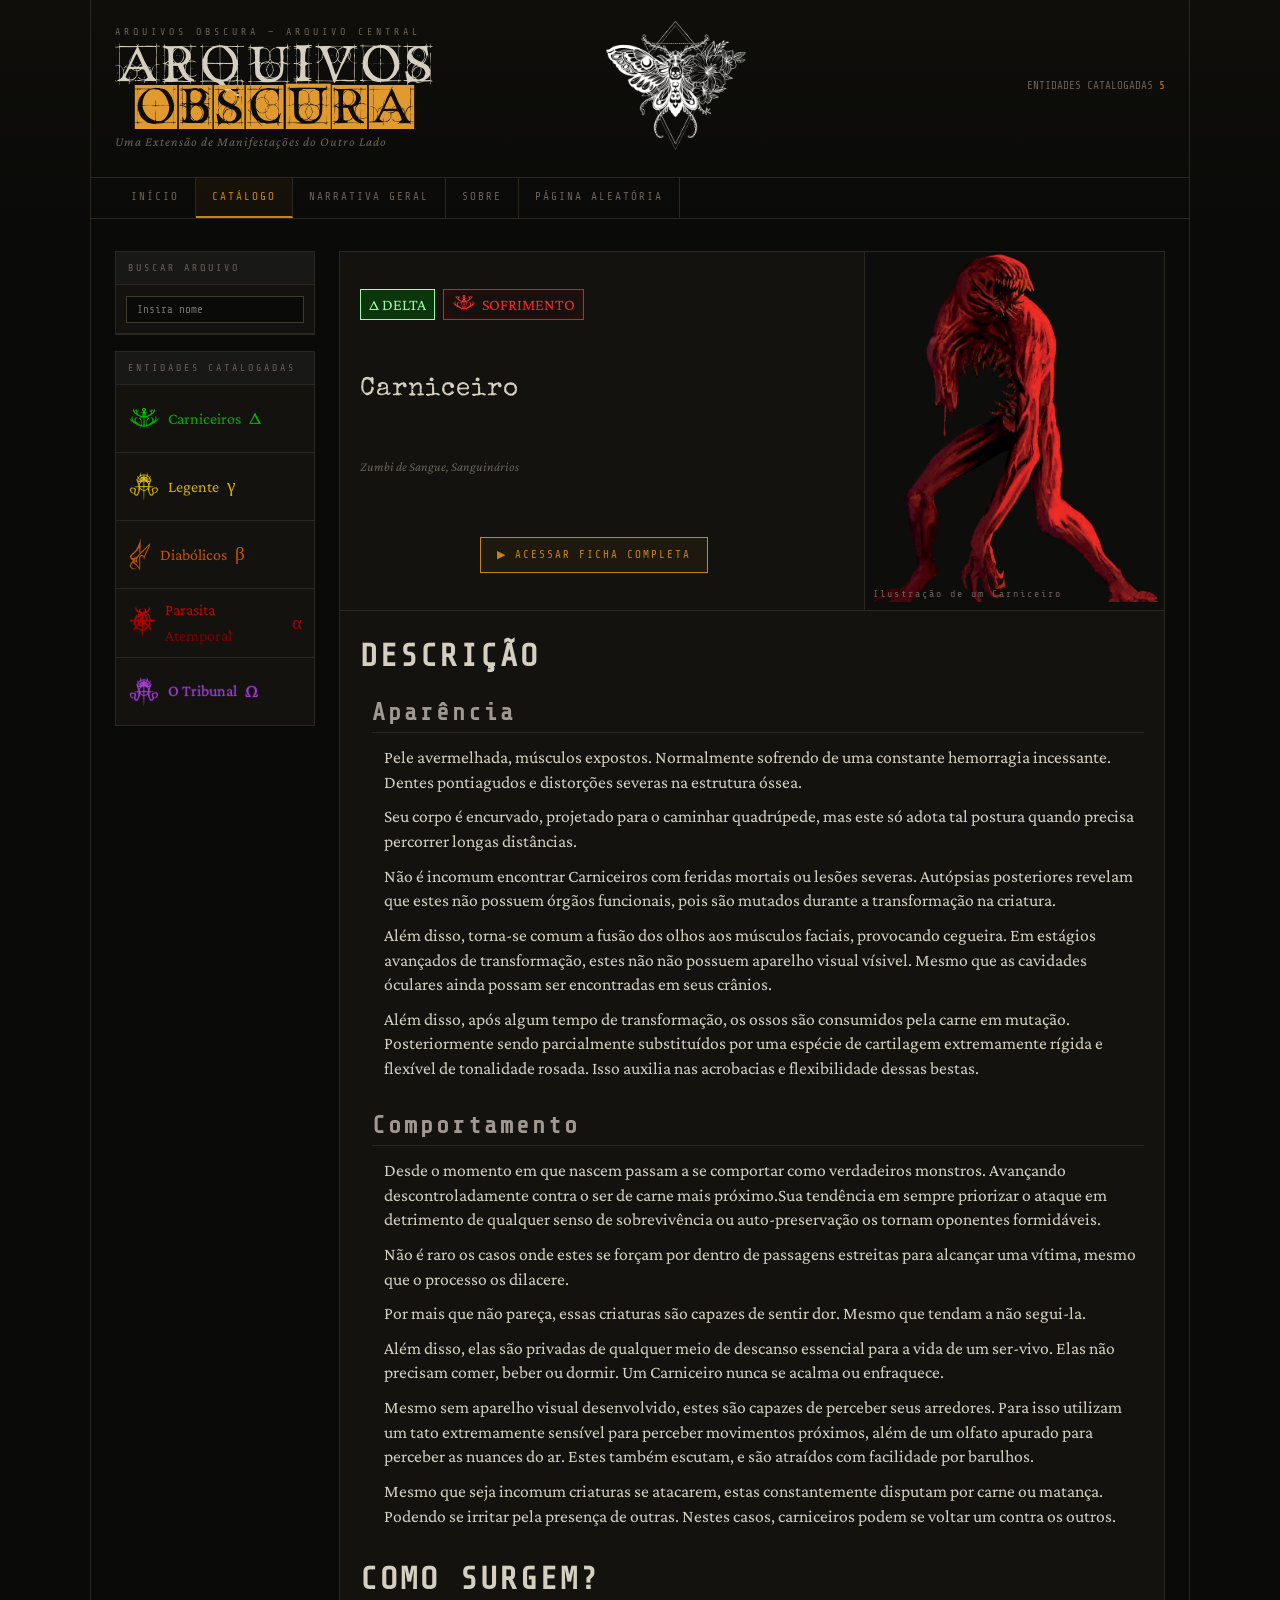
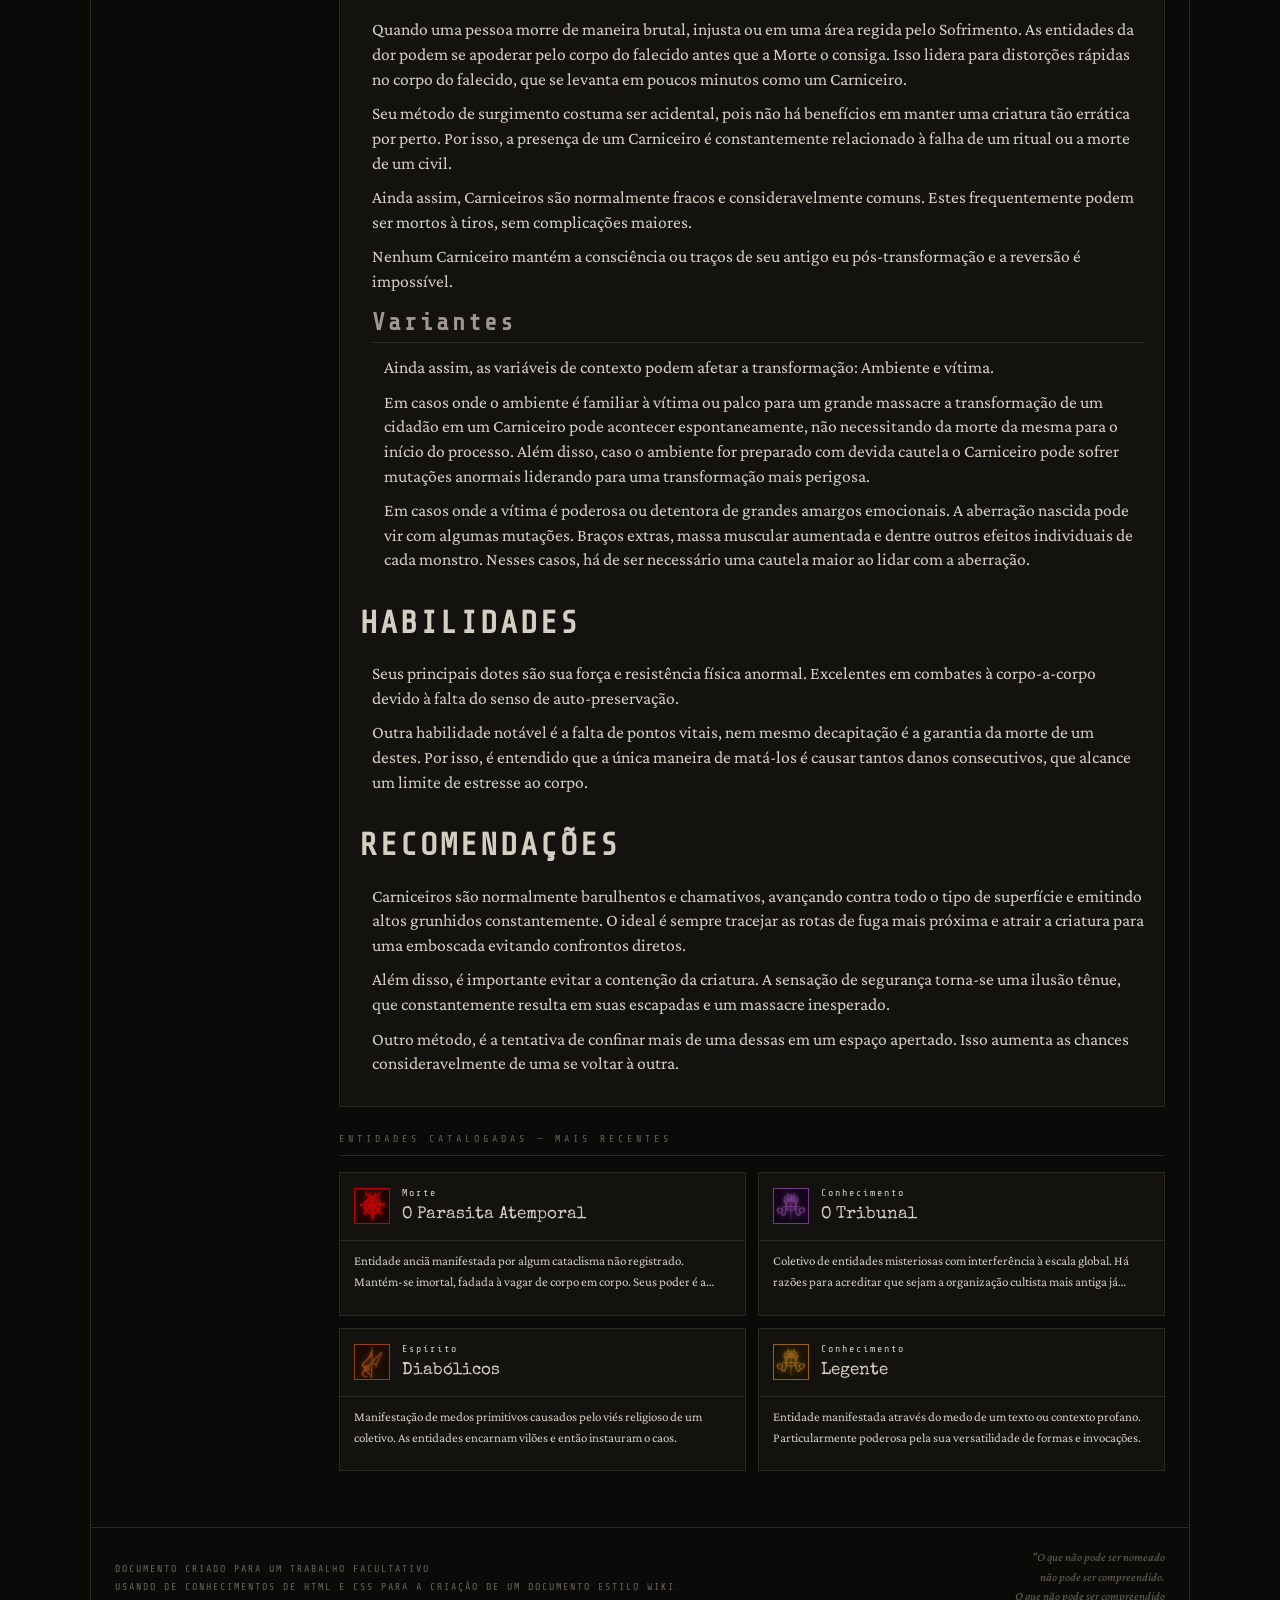
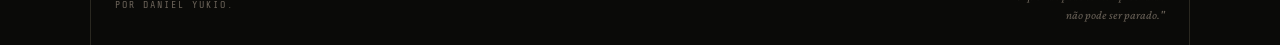
==== pages/carniceiros-article.html @ 748db43e "artigos" ====
<!DOCTYPE html>
<html lang="pt-BR">

<head>
    <meta charset="UTF-8">
    <meta name="viewport" content="width=device-width, initial-scale=1.0">
    <title>CARNICEIROS - ARQUIVOS OBSCURA</title>
    <link
        href="https://fonts.googleapis.com/css2?family=Special+Elite&family=Share+Tech+Mono&family=Crimson+Pro:ital,wght@0,300;0,400;0,600;1,300;1,400&display=swap"
        rel="stylesheet">
    <link rel="stylesheet"
        href="https://fonts.googleapis.com/css2?family=Material+Symbols+Outlined:opsz,wght,FILL,GRAD@20..48,100..700,0..1,-50..200&icon_names=menu" />
    <link rel="stylesheet" href="article-style.css">
    <link rel="stylesheet" href="media-query.css">
    <link rel="stylesheet" href="image-abrir.css">
</head>

<body>
    <div class="fundo">
    
    <div id="asideOverlay"></div>
        <header>
            <div class="header-dentro">
                <div class="logo-block">
                    <div class="logo-prefixo">ARQUIVOS OBSCURA — ARQUIVO CENTRAL</div>
                    <div class="logo-title">ARQUIVOS <span>obscura</span></div>
                    <div class="logo-sub">Uma Extensão de Manifestações do Outro Lado</div>
                </div>
                <div class="logo-imagem"><img src="../img/white-obscura-logo.png"></div>
                <div class="header-infos">
                    <div>ENTIDADES CATALOGADAS <span class="numero">5</span></div>
                </div>
            </div>
            <nav>
                <a id="asideToggle">
                    <span class="material-symbols-outlined">
                        menu
                    </span>
                </a>
                <a href="#">INÍCIO</a>
                <a href="#" class="active">CATÁLOGO</a>
                <a href="#">NARRATIVA GERAL</a>
                <a href="#">SOBRE</a>
                <a href="#">PÁGINA ALEATÓRIA</a>
            </nav>
        </header>

        <div class="main">

            <aside>
                <div class="aside-block">
                    <div class="block-title">BUSCAR ARQUIVO</div>
                    <div class="search-box">
                        <input type="text" placeholder="Insira nome">
                    </div>
                </div>

                <div class="aside-block">
                    <div class="block-title">ENTIDADES CATALOGADAS</div>
                    <ul>
                        <li class="delta"><a href="carniceiros-article.html"><span class="symbol">S</span>Carniceiros</a></li>
                        <li class="gamma"><a href="legente-article.html"><span class="symbol">C</span>Legente</a></li>
                        <li class="beta"><a href="diabolicos-article.html"><span class="symbol">E</span>Diabólicos</a></li>
                        <li class="alpha"><a href="parasita-atemporal_article.html"><span class="symbol">M</span>Parasita Atemporal</a></li>
                        <li class="omega"><a href="tribunal-article.html"><span class="symbol">C</span>O Tribunal</a></li>
                    </ul>

                </div>
            </aside>

            <main>
                <div class="relatorio-card">
                    <div class="relatorio-header">
                        <div class="relatorio-info">
                            <div class="tags">
                                <span class="tag ameaca-delta"></span>
                                <span class="tag class-sofrimento"></span>
                            </div>
                            <div class="nome-entidade">Carniceiro</div>
                            <div class="vulgos">Zumbi de Sangue, Sanguinários</div>
                            <a class="botao-ficha" href="#" target="_blank">
                                ACESSAR FICHA COMPLETA
                            </a>
                        </div>
                        <div class="relatorio-imagem">
                            <div class="relatorio-foto"><img src="../img/Arte_do_Zumbi_de_Sangue_em_Sobrevivendo_ao_Horror.webp" class="imagem-clicavel">
                            </div>
                            <div class="desc-image">Ilustração de um Carniceiro</div>
                        </div>
                    </div>
                    <div class="featured-description">
                        <article>
                            <h1>Descrição</h1>
                            <div class="inside-h1">
                                <h2>Aparência</h2>
                                <div class="inside-h2">
                                    <section>
                                        <p>Pele avermelhada, músculos expostos. Normalmente sofrendo de uma constante hemorragia incessante. Dentes pontiagudos e distorções severas na estrutura óssea.</p>
                                        <p>Seu corpo é encurvado, projetado para o caminhar quadrúpede, mas este só adota tal postura quando precisa percorrer longas distâncias.</p>
                                        <p>Não é incomum encontrar Carniceiros com feridas mortais ou lesões severas. Autópsias posteriores revelam que estes não possuem órgãos funcionais, pois são mutados durante a transformação na criatura.</p>
                                        <p>Além disso, torna-se comum a fusão dos olhos aos músculos faciais, provocando cegueira. Em estágios avançados de transformação, estes não não possuem aparelho visual vísivel. Mesmo que as cavidades óculares ainda possam ser encontradas em seus crânios.</p>
                                        <p>Além disso, após algum tempo de transformação, os ossos são consumidos pela carne em mutação. Posteriormente sendo parcialmente substituídos por uma espécie de cartilagem extremamente rígida e flexível de tonalidade rosada. Isso auxilia nas acrobacias e flexibilidade dessas bestas.</p>
                                    </section>
                                </div>
                                <h2>Comportamento</h2>
                                <div class="inside-h2">
                                    <section>
                                        <p>Desde o momento em que nascem passam a se comportar como verdadeiros monstros. Avançando descontroladamente contra o ser de carne mais próximo.Sua tendência em sempre priorizar o ataque em detrimento de qualquer senso de sobrevivência ou auto-preservação os tornam oponentes formidáveis.</p>
                                        <p>Não é raro os casos onde estes se forçam por dentro de passagens estreitas para alcançar uma vítima, mesmo que o processo os dilacere.</p>
                                        <p>Por mais que não pareça, essas criaturas são capazes de sentir dor. Mesmo que tendam a não segui-la.</p>
                                        <p>Além disso, elas são privadas de qualquer meio de descanso essencial para a vida de um ser-vivo. Elas não precisam comer, beber ou dormir. Um Carniceiro nunca se acalma ou enfraquece.</p>
                                        <p>Mesmo sem aparelho visual desenvolvido, estes são capazes de perceber seus arredores. Para isso utilizam um tato extremamente sensível para perceber movimentos próximos, além de um olfato apurado para perceber as nuances do ar. Estes também escutam, e são atraídos com facilidade por barulhos.</p>
                                        <p>Mesmo que seja incomum criaturas se atacarem, estas constantemente disputam por carne ou matança. Podendo se irritar pela presença de outras. Nestes casos, carniceiros podem se voltar um contra os outros.</p>
                                    </section>
                                </div>
                            </div>
                            <h1>Como surgem?</h1>
                            <div class="inside-h1">
                                <section>
                                    <p>Quando uma pessoa morre de maneira brutal, injusta ou em uma área regida pelo Sofrimento. As entidades da dor podem se apoderar pelo corpo do falecido antes que a Morte o consiga. Isso lidera para distorções rápidas no corpo do falecido, que se levanta em poucos minutos como um Carniceiro.</p>
                                    <p>Seu método de surgimento costuma ser acidental, pois não há benefícios em manter uma criatura tão errática por perto. Por isso, a presença de um Carniceiro é constantemente relacionado à falha de um ritual ou a morte de um civil.</p>
                                    <p>Ainda assim, Carniceiros são normalmente fracos e consideravelmente comuns. Estes frequentemente podem ser mortos à tiros, sem complicações maiores.</p>
                                    <p>Nenhum Carniceiro mantém a consciência ou traços de seu antigo eu pós-transformação e a reversão é impossível.</p>
                                </section>
                                <h2>Variantes</h2>
                                <div class="inside-h2">
                                    <section>
                                        <p>Ainda assim, as variáveis de contexto podem afetar a transformação: Ambiente e vítima.</p>
                                        <p>Em casos onde o ambiente é familiar à vítima ou palco para um grande massacre a transformação de um cidadão em um Carniceiro pode acontecer espontaneamente, não necessitando da morte da mesma para o início do processo. Além disso, caso o ambiente for preparado com devida cautela o Carniceiro pode sofrer mutações anormais liderando para uma transformação mais perigosa.</p>
                                        <p>Em casos onde a vítima é poderosa ou detentora de grandes amargos emocionais. A aberração nascida pode vir com algumas mutações. Braços extras, massa muscular aumentada e dentre outros efeitos individuais de cada monstro. Nesses casos, há de ser necessário uma cautela maior ao lidar com a aberração.</p>
                                    </section>
                                </div>
                            </div>
                            <h1>Habilidades</h1>
                            <div class="inside-h1">
                                <section>
                                    <p>Seus principais dotes são sua força e resistência física anormal. Excelentes em combates à corpo-a-corpo devido à falta do senso de auto-preservação.</p>
                                    <p>Outra habilidade notável é a falta de pontos vitais, nem mesmo decapitação é a garantia da morte de um destes. Por isso, é entendido que a única maneira de matá-los é causar tantos danos consecutivos, que alcance um limite de estresse ao corpo.</p>
                                </section>
                            </div>
                            <h1>Recomendações</h1>
                            <div class="inside-h1">
                                <section>
                                    <p>Carniceiros são normalmente barulhentos e chamativos, avançando contra todo o tipo de superfície e emitindo altos grunhidos constantemente. O ideal é sempre tracejar as rotas de fuga mais próxima e atrair a criatura para uma emboscada evitando confrontos diretos.</p>
                                    <p>Além disso, é importante evitar a contenção da criatura. A sensação de segurança torna-se uma ilusão tênue, que constantemente resulta em suas escapadas e um massacre inesperado.</p>
                                    <p>Outro método, é a tentativa de confinar mais de uma dessas em um espaço apertado. Isso aumenta as chances consideravelmente de uma se voltar à outra.</p>
                                </section>
                            </div>
                        </article>
                    </div>
                </div>

                <div class="suggestions">
                    <div class="divisor-suggestions">ENTIDADES CATALOGADAS — MAIS RECENTES</div>
                    <div class="cards">

                        <a href="parasita_atemporal-article.html" class="card">
                            <div class="card-header">
                                <div class="card-icon alpha">M</div>
                                <div>
                                    <div class="card-elemento">Morte</div>
                                    <div class="card-name">O Parasita Atemporal</div>
                                </div>
                            </div>
                            <div class="card-body">
                                <div class="card-desc">Entidade anciã manifestada por algum cataclisma não registrado.
                                    Mantém-se imortal, fadada à vagar de corpo em corpo. Seus poder é a onisciência
                                    temporal.</div>
                            </div>
                        </a>

                        <a href="tribunal-article.html" class="card">
                            <div class="card-header">
                                <div class="card-icon omega">C</div>
                                <div>
                                    <div class="card-elemento">Conhecimento</div>
                                    <div class="card-name">O Tribunal</div>
                                </div>
                            </div>
                            <div class="card-body">
                                <div class="card-desc">Coletivo de entidades misteriosas com interferência à escala
                                    global.
                                    Há razões para acreditar que sejam a organização cultista mais antiga já formada
                                </div>
                            </div>
                        </a>

                        <a href="diabolicos-article.html" class="card">
                            <div class="card-header">
                                <div class="card-icon beta">E</div>
                                <div>
                                    <div class="card-elemento">Espírito</div>
                                    <div class="card-name">Diabólicos</div>
                                </div>
                            </div>
                            <div class="card-body">
                                <div class="card-desc">Manifestação de medos primitivos causados pelo viés religioso de
                                    um coletivo. As entidades encarnam vilões e então instauram o caos.</div>
                            </div>
                        </a>

                        <a href="legente-article.html" class="card">
                            <div class="card-header">
                                <div class="card-icon gamma">C</div>
                                <div>
                                    <div class="card-elemento">Conhecimento</div>
                                    <div class="card-name">Legente</div>
                                </div>
                            </div>
                            <div class="card-body">
                                <div class="card-desc">
                                    Entidade manifestada através do medo de um texto ou contexto profano.
                                    Particularmente poderosa pela sua versatilidade de formas e invocações.
                                </div>
                            </div>
                        </a>

                    </div>
                </div>
        </div>

        </main>
    </div>

    <footer>
        <div class="foot-left">
            DOCUMENTO CRIADO PARA UM TRABALHO FACULTATIVO<br>
            USANDO DE CONHECIMENTOS DE HTML E CSS PARA A CRIAÇÃO DE UM DOCUMENTO ESTILO WIKI.<br>
            POR DANIEL YUKIO.
        </div>
        <div class="foot-right">
            <em>"O que não pode ser nomeado<br>não pode ser compreendido.<br>O que não pode ser compreendido<br>não
                pode ser parado."</em>
        </div>
    </footer>

    </div>


    <div id="meuModal" class="modal">
        <span class="modal-fechar">&times;</span>
        <div class="modal-conteudo">
            <img id="modalImg" class="modal-imagem" src="" alt="imagem ampliada">
        </div>
    </div>

    <script src="image-abrir.js"></script>
    <script src="aside-abrir.js"></script>
</body>

</html>
---- pages/article-style.css ----
@font-face {
    font-family: 'Symbols';
    src: url('../fonts/Symbols_for_wiki-Regular.otf') format('opentype');
    font-weight: normal;
    font-style: normal;
    font-display: swap;
}

@font-face {
    font-family: 'Stamp';
    src: url('../fonts/OldConstructedCaps.ttf') format('truetype');
    font-weight: normal;
    font-style: normal;
    font-display: swap;
}

:root {
    --bg: #0a0a08;
    --bg2: #111110;
    --bg3: #181816;
    --panel: #13120f;
    --border: #2a2820;
    --border2: #3d3a2e;
    --dark-red: #4d0606c0;
    --red: #8b2020;
    --red2: #b03030;
    --red3: #c84040;
    --light-red: #ff9898;
    --dark-orange: #42200ac0;
    --orange: #c85a1a;
    --light-orange: #ff8f44;
    --dark-yellow: #5c490dc0;
    --amber: #c8841a;
    --amber2: #e09a30;
    --light-yellow: #fffd98;
    --dark-green: #084108c0;
    --green: #2a5c2a;
    --green2: #3d8c3d;
    --light-green: #98ffa1;
    --dark-purple: #280742b0;
    --purple: #462a5c;
    --purple2: #7a3d8c;
    --purple3: #9c4dba;
    --light-purple: #eb98ff;
    --text: #d4cfc0;
    --text2: #a09890;
    --text3: #6a6258;
    --red-gradient: linear-gradient(to bottom, #ff0000, #4e0000);
    --red-lighter-gradient: linear-gradient(to bottom, #ff4d4d, #ff0000);
    --yellow-gradient: linear-gradient(to bottom, #ffd900, #ad8e00);
    --rainbow-gradient: linear-gradient(45deg, #66ff00, #00ff22, #00f7ff, #fa5eff, #ff7b00);
    --purple-gradient: linear-gradient(to bottom, #8c00ff, #560494);
    --purple-lighter-gradient: linear-gradient(to bottom, #d23fff, #981aff);
    --orange-gradient: linear-gradient(to bottom, #ff6600, #994000);
    --green-gradient: linear-gradient(to bottom, #00ff00, #006600);
    --medo-gradient: linear-gradient(45deg, #e4ffd8, #ffffff, #7f5fff);
    --markup: var(--dark-yellow);
    --strong-danger: red;
    --strong-danger: rgb(199, 0, 0);
    --important1: #473100;
    --important2: #111;
    --anchor: var(--amber);
    --anchor-hover: var(--amber2);
    --mono: 'Share Tech Mono', monospace;
    --serif: 'Crimson Pro', Georgia, serif;
    --stamp: 'Special Elite', cursive;
    --symbols: 'Symbols';
    --logo: 'Stamp', 'Special Elite', cursive;
}

* {
    margin: 0;
    padding: 0;
    box-sizing: border-box;
}

body {
    background: var(--bg);
    color: var(--text);
    font-family: var(--serif);
    min-height: 100vh;
    line-height: 1.6;
}

body::before {
    content: '';
    position: fixed;
    inset: 0;
    pointer-events: none;
    opacity: 0.6;
    z-index: 0;
}

.fundo {
    position: relative;
    z-index: 1;
    width: 100%;
}

header {
    padding: 0;
    background: linear-gradient(180deg, #0f0e0b 0%, var(--bg) 100%);
}

.header-dentro {
    max-width: 1100px;
    margin: 0 auto;
    padding: 20px 24px;
    display: flex;
    flex-direction: row;
    align-items: center;
    justify-content: space-between;
    gap: 24px;
}

.header-dentro,
nav {
    border: 1px solid var(--border);
    border-top: 0;
}

.logo-prefixo {
    font-family: var(--mono);
    font-size: 10px;
    letter-spacing: 4px;
    color: var(--text3);
    margin-bottom: 4px;
}

.logo-title {
    display: flex;
    flex-direction: column;
    font-family: var(--logo);
    font-size: 42px;
    color: var(--text);
    letter-spacing: 2px;
    line-height: 1;
}

.logo-title span {
    margin-left: 20px;
    color: var(--amber2);
}

.logo-sub {
    font-family: var(--serif);
    font-style: italic;
    font-size: 13px;
    color: var(--text3);
    margin-top: 4px;
    letter-spacing: 1px;
}

.header-infos {
    text-align: right;
    font-family: var(--mono);
    font-size: 11px;
    color: var(--text3);
    line-height: 2;
    padding-bottom: 6px;
}

.logo-imagem img {
    width: 160px;
    translate: -35%;
}

.header-infos .numero {
    color: var(--amber);
}

nav {
    max-width: 1100px;
    margin: 0 auto;
    padding: 0 24px;
    display: flex;
    gap: 0;
}

nav a {
    font-family: var(--mono);
    font-size: 11px;
    letter-spacing: 2px;
    color: var(--text3);
    text-decoration: none;
    padding: 10px 16px;
    border-right: 1px solid var(--border);
    transition: all 0.2s;
    cursor: pointer;
}

nav a:first-child {
    border-left: 1px solid var(--border);
}

nav a:hover,
nav a.active {
    color: var(--amber);
    background: rgba(200, 132, 26, 0.06);
}

nav a.active {
    border-bottom: 2px solid var(--amber);
}

nav a#asideToggle{
    display: none;
}

.main {
    max-width: 1100px;
    margin: 0 auto;
    padding: 32px 24px;
    display: flex;
    gap: 24px;
    border-left: 1px solid var(--border);
    border-right: 1px solid var(--border);
}

a#asideShower{
    display: none;
}

aside {
    min-width: 200px;
    display: flex;
    flex-direction: column;
    gap: 16px;
}

.aside-block {
    background: var(--panel);
    border: 1px solid var(--border);
    padding: 0;
    overflow: hidden;
}

.aside-block .block-title {
    background: var(--bg3);
    border-bottom: 1px solid var(--border);
    padding: 8px 12px;
    font-family: var(--mono);
    font-size: 10px;
    letter-spacing: 3px;
    color: var(--text3);
}

.aside-block ul {
    list-style: none;
}

.aside-block ul li a {
    display: block;
    padding: 8px 12px;
    font-family: var(--serif);
    font-size: 1em;
    color: var(--text2);
    text-decoration: none;
    border-bottom: 1px solid var(--border);
    cursor: pointer;
    transition: all 0.2s;
    display: flex;
    align-items: center;
    gap: 8px;
}

.aside-block ul li a:hover {
    color: var(--amber);
    background: rgba(200, 132, 26, 0.04);
}

ul li.omega a {
    background: var(--purple-gradient);
    background-clip: text;
    color: transparent;
    text-shadow: 0 0 1px var(--purple3);
}

ul li.omega a::after {
    content: 'Ω';
    font-size: 1.2em;
}

ul li.omega a:hover {
    color: rgb(184, 31, 255);
    background-color: rgba(89, 0, 255, 0.123);
}

ul li.alpha a {
    background: var(--red-gradient);
    background-clip: text;
    color: transparent;
}

ul li.alpha a::after {
    content: 'α';
    font-size: 1.2em;
}

ul li.alpha a:hover {
    color: rgb(255, 26, 26);
    background-color: rgba(255, 0, 0, 0.123);
}

ul li.beta a {
    background: var(--orange-gradient);
    background-clip: text;
    color: transparent;
}

ul li.beta a::after {
    content: 'β';
    font-size: 1.2em;
}

ul li.beta a:hover {
    color: rgb(255, 106, 0);
    background-color: rgba(255, 106, 0, 0.123);
}

ul li.gamma a {
    background: var(--yellow-gradient);
    background-clip: text;
    color: transparent;
}

ul li.gamma a::after {
    content: 'γ';
    font-size: 1.2em;
}

ul li.gamma a:hover {
    color: rgb(255, 217, 0);
    background-color: rgba(255, 217, 0, 0.123);
}

ul li.delta a {
    background: var(--green-gradient);
    background-clip: text;
    color: transparent;
}

ul li.delta a::after {
    content: 'Δ';
    font-size: 1.2em;
}

ul li.delta a:hover {
    color: rgb(0, 255, 0);
    background-color: rgba(0, 255, 0, 0.123);
}

.aside-block ul li:last-child a {
    border-bottom: none;
}

.trait-dot {
    width: 6px;
    height: 6px;
    border-radius: 50%;
    flex-shrink: 0;
}

.t-conhecimento {
    background: var(--amber2);
}

.t-sofrimento {
    background: var(--red2);
}

.t-espirito {
    background: var(--green2);
}

.t-morte {
    background: var(--purple3);
}

.t-medo {
    background-color: var(--text);
}

.search-box {
    padding: 10px;
    border-bottom: 1px solid var(--border);
}

.search-box input {
    width: 100%;
    background: var(--bg);
    border: 1px solid var(--border2);
    color: var(--text);
    padding: 6px 10px;
    font-family: var(--mono);
    font-size: 11px;
    outline: none;
}

.search-box input:focus {
    border-color: var(--amber);
}

.relatorio-card {
    background: var(--panel);
    border: 1px solid var(--border);
    margin-bottom: 24px;
    position: relative;
    overflow: hidden;
}

.relatorio-header {
    display: flex;
    align-items: stretch;
    border-bottom: 1px solid var(--border);
}

.relatorio-imagem {
    background: #0d0d0b;
    border-left: 1px solid var(--border);
    display: flex;
    align-items: center;
    justify-content: center;

    min-height: 160px;
    min-width: 300px;
    flex: 0 0 160px;
    position: relative;
    overflow: hidden;
    margin-left: 16px;
}

.relatorio-foto img {
    width: 100%;
    height: 100%;
    object-fit: cover;
}

.desc-image {
    position: absolute;
    bottom: 8px;
    left: 8px;
    font-family: var(--mono);
    font-size: 10px;
    color: var(--text3);
    letter-spacing: 2px;
}

.relatorio-info {
    padding: 16px 20px;
    flex: 1 1 auto;
    display: flex;
    flex-direction: column;
    justify-content: space-around;
}

.nome-entidade {
    font-family: var(--stamp);
    font-size: 26px;
    color: var(--text);
    letter-spacing: 1px;
    margin-bottom: 4px;
}

.vulgos {
    font-family: var(--serif);
    font-style: italic;
    font-size: 13px;
    color: var(--text3);
    margin-bottom: 10px;
}

.entity-excerpt {
    font-family: var(--serif);
    font-size: 14px;
    color: var(--text2);
    line-height: 1.7;
    display: -webkit-box;
    -webkit-line-clamp: 3;
    -webkit-box-orient: vertical;
    overflow: hidden;
}

.featured-body {
    padding: 20px;
}

.featured-description {
    margin: 20px;
}

section {
    display: flow-root;
}

section img {
    float: left;
    max-height: 140px;
    height: auto;
    width: auto;
    margin: 10px;
}

section p {
    clear: none;
    font-family: var(--serif);
    font-size: 14px;
    color: var(--text);
    line-height: 1.4;
    margin-bottom: 10px;
}

.inside-h1 {
    padding-left: 12px;
    margin-bottom: 16px;
}

.inside-h2 {
    padding-left: 12px;
    margin-bottom: 16px;
}

.inside-h3 {
    padding-left: 12px;
    margin-bottom: 16px;
}

strong.markup {
    background-color: var(--markup);
    border-radius: 12px 0 12px 0;
    padding: 0 6px;
}

strong.important {
    padding: 0 4px;
    color: var(--light-yellow);
    border-radius: 2px;
    background: repeating-linear-gradient(45deg,
            var(--important1) 0px,
            var(--important1) 10px,
            var(--important2) 10px,
            var(--important2) 15px);
}

strong.important:hover {
    animation: moveStripes 5s linear infinite;
}

@keyframes moveStripes {
    from {
        background-position: 0 0;
    }

    to {
        background-position: 0 40px;
    }
}

strong.danger {
    color: var(--light-red);
    animation: glowPulse 2s infinite alternate;
}

@keyframes glowPulse {
    0% {
        text-shadow:
            0 0 0px var(--strong-danger),
            0 0 1px var(--strong-danger),
            0 0 2px var(--strong-danger);
    }

    100% {
        text-shadow:
            0 0 2px var(--strong-danger),
            0 0 3px var(--strong-danger),
            0 0 4px var(--strong-danger);
    }
}

section p a::before {
    font-style: normal;
    font-size: .8em;
    margin-right: .5em;
    content: '▶';
}

section p a {
    font-style: italic;
    border: 1px solid var(--anchor);
    padding: 1px 5px;
    color: var(--anchor);
    background-color: rgba(200, 132, 26, 0.06);
    text-decoration: none;
    transition: all 0.2s;
}

section p a:hover {
    border: 1px solid var(--anchor-hover);
    background-color: rgba(200, 132, 26, 0.15);
    padding: 2px 6px;
    color: var(--anchor-hover);
}

section p a:active::before,
section p a:visited::before {
    content: '⏸';
}

div.tags {
    display: flex;
    gap: 8px;
    margin-bottom: 8px;
}

span.tag {
    padding: 2px 8px;
}

.ameaca-omega {
    color: var(--light-purple);
    background-color: var(--dark-purple);
    border: 1px solid var(--light-purple);
}

.ameaca-omega::after {
    content: 'OMEGA';
}

.ameaca-omega::before {
    content: 'Ω ';
}

.ameaca-alpha {
    color: var(--light-red);
    background-color: var(--dark-red);
    border: 1px solid var(--light-red);
}

.ameaca-alpha::before {
    content: 'α ';
}

.ameaca-alpha::after {
    content: 'ALPHA';
}

.ameaca-beta {
    color: var(--light-orange);
    background-color: var(--dark-orange);
    border: 1px solid var(--light-orange);
}

.ameaca-beta::before {
    content: 'β ';
}

.ameaca-beta::after {
    content: 'BETA ';
}

.ameaca-gamma {
    color: var(--light-yellow);
    background-color: var(--dark-yellow);
    border: 1px solid var(--light-yellow);
}

.ameaca-gamma::before {
    content: 'γ ';
}

.ameaca-gamma::after {
    content: 'GAMMA';
}

.ameaca-delta {
    color: var(--light-green);
    background-color: var(--dark-green);
    border: 1px solid var(--light-green);
}

.ameaca-delta::before {
    content: 'Δ ';
}

.ameaca-delta::after {
    content: 'DELTA';
}

.ameaca-unclassified {
    border: 1px solid var(--text3);
}

.ameaca-unclassified::before {
    content: '? ';
}

.class-morte {
    border: 1px solid #6f00ff;
    background: var(--purple-lighter-gradient);
    background-clip: text;
    color: transparent;
    box-shadow: 0 0 5px #8c00ff;
    box-shadow: inset 0 0 5px #6f00ff;
}

.tag.class-morte::after {
    content: 'MORTE';
}

.tag.class-morte::before {
    font-family: var(--symbols);
    font-size: 1.5em;
    content: 'M ';
    line-height: 0;
}

.class-espirito {
    border: 1px solid var(--light-green);
    background: var(--rainbow-gradient);
    background-clip: text;
    color: transparent;
    box-shadow: inset 0 0 10px var(--dark-green);
}

.tag.class-espirito::after {
    content: 'ESPÍRITO';
}

.tag.class-espirito::before {
    font-family: var(--symbols);
    font-size: 1.5em;
    content: 'E ';
    line-height: 0;
}

.class-sofrimento {
    color: red;
    border: 1px solid var(--red2);
    background: var(--red-lighter-gradient);
    background-clip: text;
    color: transparent;
    box-shadow: 0 0 5px red;
    box-shadow: inset 0 0 10px var(--dark-red);
}

.tag.class-sofrimento::after {
    content: 'SOFRIMENTO';
}

.tag.class-sofrimento::before {
    font-family: var(--symbols);
    font-size: 1.5em;
    content: 'S ';
    line-height: 0;
}

.class-conhecimento {
    color: yellow;
    border: 1px solid var(--amber2);
    background: var(--yellow-gradient);
    background-clip: text;
    color: transparent;
    box-shadow: 0 0 5px yellow;
    box-shadow: inset 0 0 10px var(--dark-yellow);
}

.tag.class-conhecimento::before {
    font-family: var(--symbols);
    font-size: 1.5em;
    content: 'C ';
    line-height: 0;
}

.tag.class-conhecimento::after {
    content: 'CONHECIMENTO';
}

.class-medo {
    color: white;
    border: 1px solid white;
    background: var(--medo-gradient);
    background-clip: text;
    color: transparent;
    box-shadow: 0 0 5px white;
    box-shadow: inset 0 0 10px #94a1a063;
}

.tag.class-medo::before {
    font-family: var(--symbols);
    font-size: 1.5em;
    content: 'F ';
    line-height: 0;
}

.tag.class-medo::after {
    content: 'MEDO';
}

article h1,
article h2,
article h3 {
    font-family: var(--mono);
    letter-spacing: 3px;
    color: var(--text);
    border-bottom: 1px solid var(--border);
    margin-bottom: 12px;
}

article h1 {
    font-size: 2em;
    border-bottom: 0;
    text-transform: uppercase;
}

article h2 {
    font-size: 1.5em;
    color: var(--text2);
}

article h3 {
    font-size: 1.25em;
    color: var(--text3);
}

article section p {
    font-size: 1.1em;
}

section ol, section ul {
    margin-left: 30px;
}

blockquote {
    border-left: 3px solid var(--border);
    padding-left: 12px;
    color: var(--text2);
    font-style: italic;
    margin: 16px 0;
}

blockquote .author {
    margin-right: 100px;
    text-align: right;
    font-style: normal;
    display: block;
    color: var(--text);
}

blockquote .author::before{
    content: '— '
}

q {
    quotes: "“" "”" "‘" "’";
    font-style: italic;
}

.botao-ficha {
    text-decoration: none;
    font-family: var(--mono);
    font-size: 11px;
    letter-spacing: 2px;
    color: var(--anchor);
    border: 1px solid var(--anchor);
    background: rgba(200, 132, 26, 0.06);
    padding: 8px 16px;
    cursor: pointer;
    transition: all 0.2s;
    display: inline-block;
    margin-top: 8px;
    align-self: center;
}

.botao-ficha::before {
    content: '▶ ';
}

.botao-ficha:hover {
    border-color: var(--anchor-hover);
    color: var(--anchor-hover);
    background: rgba(200, 132, 26, 0.15);
}

.botao-ficha:visited::before,
.botao-ficha:active::before {
    content: '⏸ ';
}

.symbol {
    font-size: 2em;
    font-family: var(--symbols);
}

.divisor-suggestions {
    font-family: var(--mono);
    font-size: 10px;
    letter-spacing: 4px;
    color: var(--text3);
    border-bottom: 1px solid var(--border);
    padding-bottom: 8px;
    margin-bottom: 16px;
}

.cards {
    display: grid;
    grid-template-columns: repeat(2, 1fr);
    grid-auto-rows: auto;
    gap: 12px;
    margin-bottom: 24px;
    width: 100%;
}

.card {
    background: var(--panel);
    border: 1px solid var(--border);
    cursor: pointer;
    transition: all 0.2s;
    overflow: hidden;
    width: 100%;
    text-decoration: none;
    color: var(--text);
}

.card:hover {
    border-color: var(--border2);
    background: var(--bg3);
}

.card-header {
    display: flex;
    align-items: center;
    gap: 12px;
    padding: 12px 14px;
    border-bottom: 1px solid var(--border);
}

.card-icon {
    width: 36px;
    height: 36px;
    background: var(--bg);
    border: 1px solid;
    display: flex;
    align-items: center;
    justify-content: center;
    font-size: 2em;
    flex-shrink: 0;
    opacity: 0.7;
    font-family: var(--symbols);
}

.card-icon.alpha {
    color: red;
    text-shadow: 0 0 4px red;
    background-color: rgb(36, 0, 0);
}

.card-icon.gamma {
    color: var(--amber);
    text-shadow: 0 0 4px var(--amber);
    background-color: rgb(30, 20, 0);
}

.card-icon.omega {
    color: var(--purple3);
    text-shadow: 0 0 4px var(--purple3);
    background-color: rgb(20, 0, 30);
}

.card-icon.delta {
    color: var(--green2);
    text-shadow: 0 0 4px var(--green2);
    background-color: rgb(0, 20, 0);
}

.card-icon.beta {
    color: var(--orange);
    text-shadow: 0 0 4px var(--orange);
    background-color: rgb(30, 10, 0);
}

.card-elemento {
    font-family: var(--mono);
    font-size: 10px;
    letter-spacing: 2px;
}

.card-name {
    font-family: var(--stamp);
    font-size: 17px;
}

.card-body {
    padding: 10px 14px 12px;
}

.card-desc {
    font-family: var(--serif);
    font-size: 13px;
    line-height: 1.6;
    margin-bottom: 10px;
    display: -webkit-box;
    -webkit-line-clamp: 2;
    -webkit-box-orient: vertical;
    overflow: hidden;
}

.disclaimer-box {
    border: 1px solid var(--red);
    background: rgba(139, 32, 32, 0.08);
    padding: 14px 16px;
    margin-bottom: 24px;
    display: flex;
    gap: 12px;
    align-items: flex-start;
}

.disclaimer-icon {
    font-family: var(--mono);
    font-size: 2em;
    color: var(--red3);
    flex-shrink: 0;
    line-height: 1.4;
}

.disclaimer-text {
    font-family: var(--serif);
    font-size: 13px;
    color: #d09090;
    line-height: 1.6;
}

.disclaimer-text strong {
    font-family: var(--mono);
    font-size: 11px;
    letter-spacing: 2px;
    color: var(--red3);
    display: block;
    margin-bottom: 4px;
}

.suggestions {
    max-width: 890px;
    margin: 0 auto;
}

footer {
    border: 1px solid var(--border);
    border-bottom: 0;
    padding: 20px 24px;
    max-width: 1100px;
    margin: 0 auto;
    display: flex;
    justify-content: space-between;
    align-items: center;
}

footer .foot-left {
    font-family: var(--mono);
    font-size: 10px;
    color: var(--text3);
    letter-spacing: 2px;
    line-height: 1.8;
}

footer .foot-right {
    font-family: var(--serif);
    font-style: italic;
    font-size: 12px;
    color: var(--text3);
    text-align: right;
}
---- pages/media-query.css ----
@media (max-width: 768px) {

    .header-infos {
       display: none;
    }

    header {
        z-index: 1000;
    }

    .logo-block {
        transform: scale(0.9);
    }

    nav {
        padding: 0;
    }

    nav a:last-child{
        display: none;
    }

    nav a#asideToggle {
        display: inline;
        color: var(--amber);
    }

    aside {
        position: fixed;
        top: 0;
        left: 0;
        width: 280px;
        height: 100vh;
        background: var(--bg);
        transform: translateX(-100%);
        transition: transform 0.3s ease;
        z-index: 1001;
        padding: 20px;
    }

    aside.visible {
        transform: translateX(0);
    }

    div#asideOverlay {
        display: none;
        position: fixed;
        top: 0;
        left: 0;
        width: 100%;
        height: 100%;
        background-color: rgba(0, 0, 0, 0.6);
        backdrop-filter: blur(3px);
        justify-content: center;
        align-items: center;
        z-index: 1000;
    }

    .relatorio-imagem {
        min-width: none;
    }
}
---- pages/image-abrir.css ----
.imagem-clicavel {
    cursor: pointer;
    transition: transform 0.2s;
}

.imagem-clicavel:hover {
    transform: scale(1.02);
}

.modal {
    display: none;
    position: fixed;
    top: 0;
    left: 0;
    width: 100%;
    height: 100%;
    background-color: rgba(0, 0, 0, 0.6);
    backdrop-filter: blur(3px);
    justify-content: center;
    align-items: center;
    z-index: 1000;
}

.modal-fechar {
    position: absolute;
    top: 20px;
    left: 30px;
    font-size: 40px;
    font-weight: bold;
    color: white;
    cursor: pointer;
    z-index: 1001;
    transition: 0.2s;
}

.modal-fechar:hover {
    color: var(--amber2);
}

.modal-imagem {
    max-width: 90vw;
    height: 90vh;
    object-fit: contain;
    box-shadow: 0 0 10px rgba(0, 0, 0, 0.5);
    border-radius: 8px;
}

@keyframes fadeIn {
    from {
        opacity: 0;
        transform: scale(0.95);
    }

    to {
        opacity: 1;
        transform: scale(1);
    }
}

.modal-conteudo {
    animation: fadeIn 0.2s ease;
}
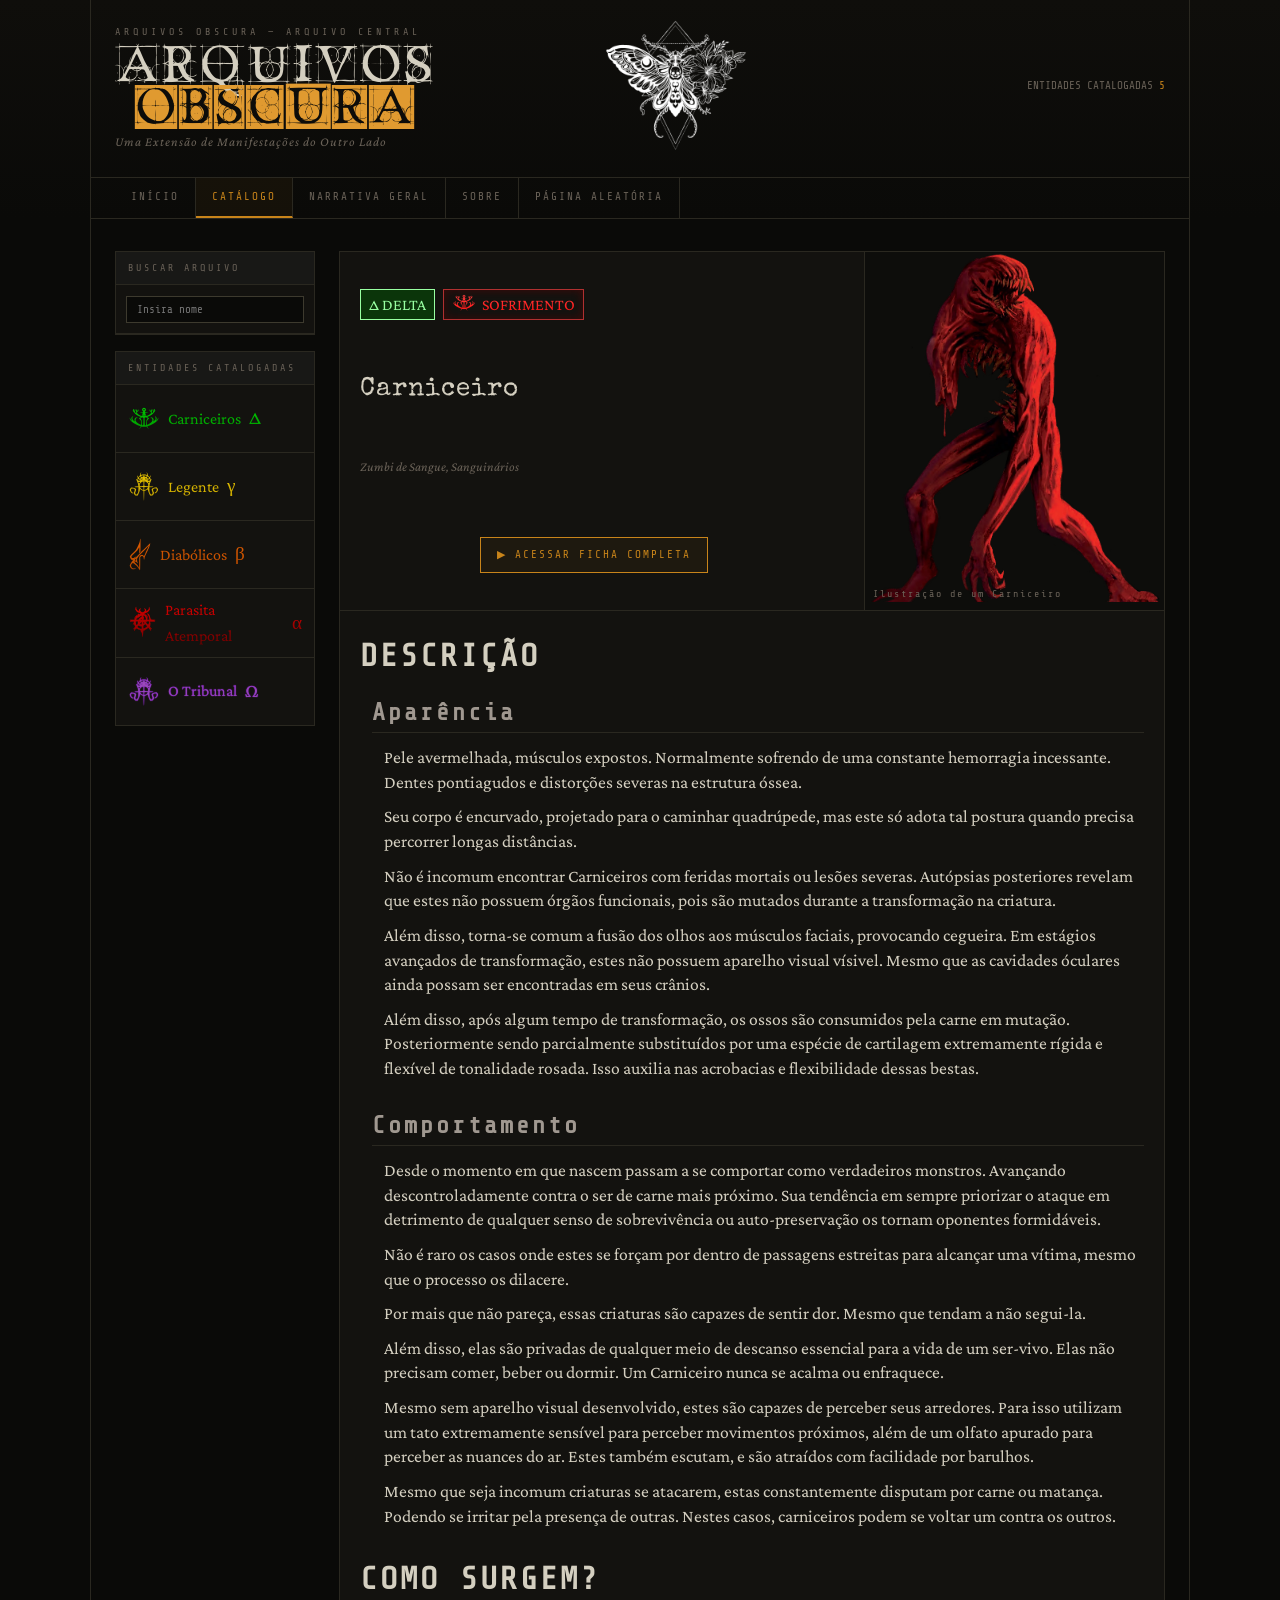
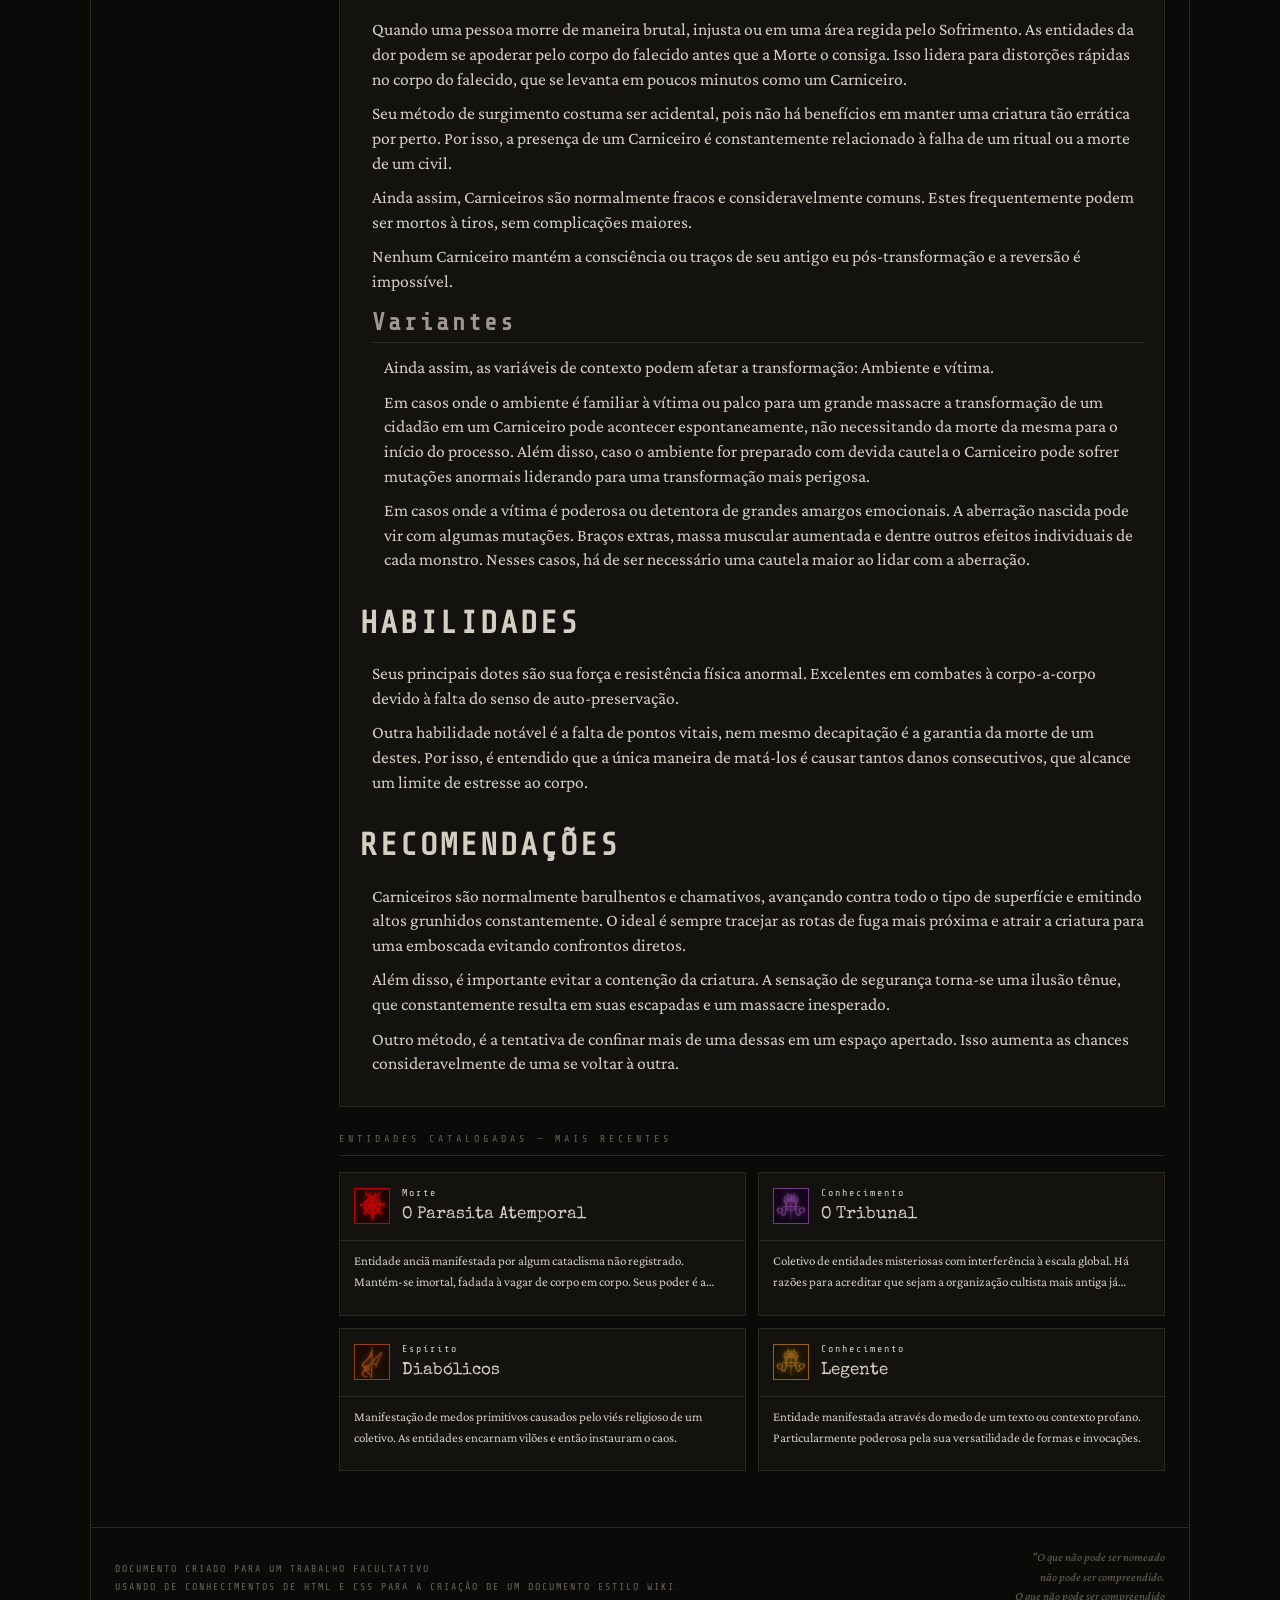
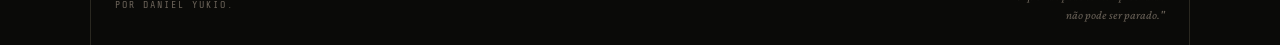
==== commit 652e0397: "conteudo" ====
--- a/pages/carniceiros-article.html
+++ b/pages/carniceiros-article.html
@@ -98,14 +98,14 @@
                                         <p>Pele avermelhada, músculos expostos. Normalmente sofrendo de uma constante hemorragia incessante. Dentes pontiagudos e distorções severas na estrutura óssea.</p>
                                         <p>Seu corpo é encurvado, projetado para o caminhar quadrúpede, mas este só adota tal postura quando precisa percorrer longas distâncias.</p>
                                         <p>Não é incomum encontrar Carniceiros com feridas mortais ou lesões severas. Autópsias posteriores revelam que estes não possuem órgãos funcionais, pois são mutados durante a transformação na criatura.</p>
-                                        <p>Além disso, torna-se comum a fusão dos olhos aos músculos faciais, provocando cegueira. Em estágios avançados de transformação, estes não não possuem aparelho visual vísivel. Mesmo que as cavidades óculares ainda possam ser encontradas em seus crânios.</p>
+                                        <p>Além disso, torna-se comum a fusão dos olhos aos músculos faciais, provocando cegueira. Em estágios avançados de transformação, estes não possuem aparelho visual vísivel. Mesmo que as cavidades óculares ainda possam ser encontradas em seus crânios.</p>
                                         <p>Além disso, após algum tempo de transformação, os ossos são consumidos pela carne em mutação. Posteriormente sendo parcialmente substituídos por uma espécie de cartilagem extremamente rígida e flexível de tonalidade rosada. Isso auxilia nas acrobacias e flexibilidade dessas bestas.</p>
                                     </section>
                                 </div>
                                 <h2>Comportamento</h2>
                                 <div class="inside-h2">
                                     <section>
-                                        <p>Desde o momento em que nascem passam a se comportar como verdadeiros monstros. Avançando descontroladamente contra o ser de carne mais próximo.Sua tendência em sempre priorizar o ataque em detrimento de qualquer senso de sobrevivência ou auto-preservação os tornam oponentes formidáveis.</p>
+                                        <p>Desde o momento em que nascem passam a se comportar como verdadeiros monstros. Avançando descontroladamente contra o ser de carne mais próximo. Sua tendência em sempre priorizar o ataque em detrimento de qualquer senso de sobrevivência ou auto-preservação os tornam oponentes formidáveis.</p>
                                         <p>Não é raro os casos onde estes se forçam por dentro de passagens estreitas para alcançar uma vítima, mesmo que o processo os dilacere.</p>
                                         <p>Por mais que não pareça, essas criaturas são capazes de sentir dor. Mesmo que tendam a não segui-la.</p>
                                         <p>Além disso, elas são privadas de qualquer meio de descanso essencial para a vida de um ser-vivo. Elas não precisam comer, beber ou dormir. Um Carniceiro nunca se acalma ou enfraquece.</p>
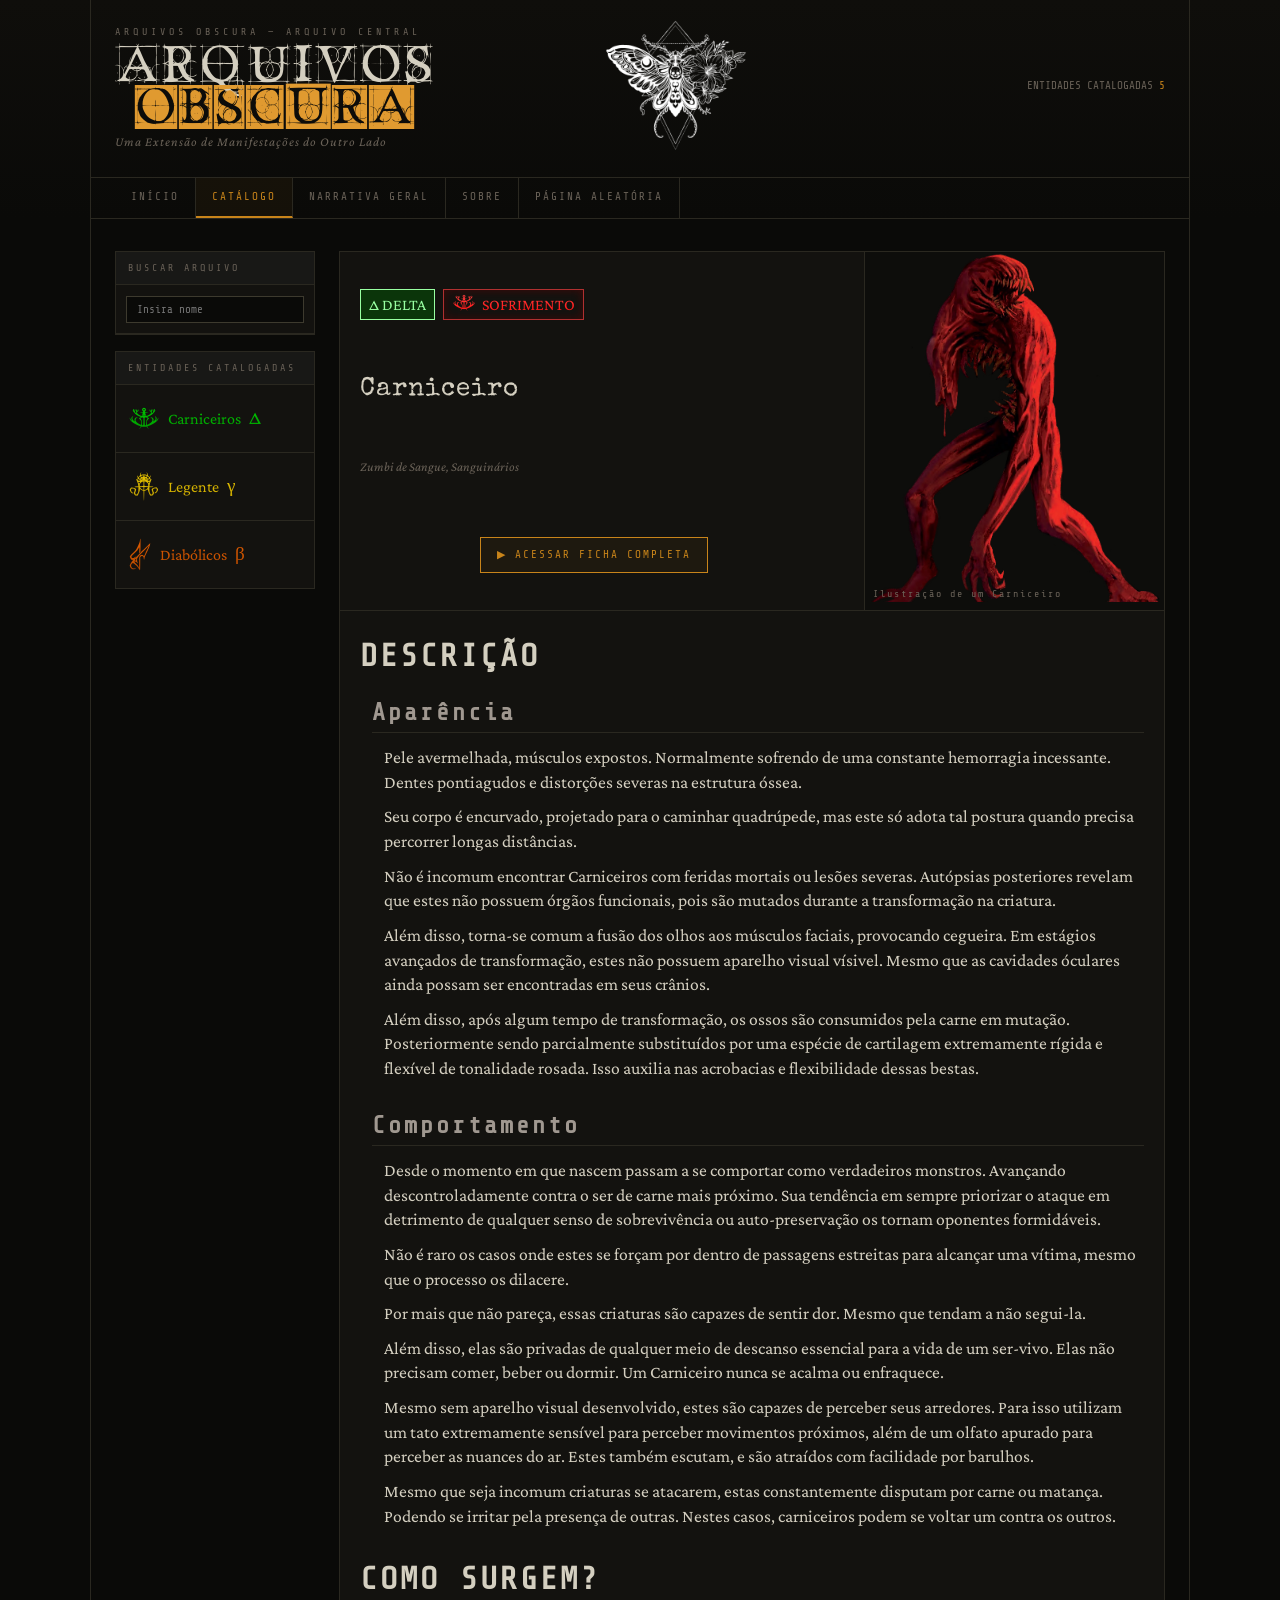
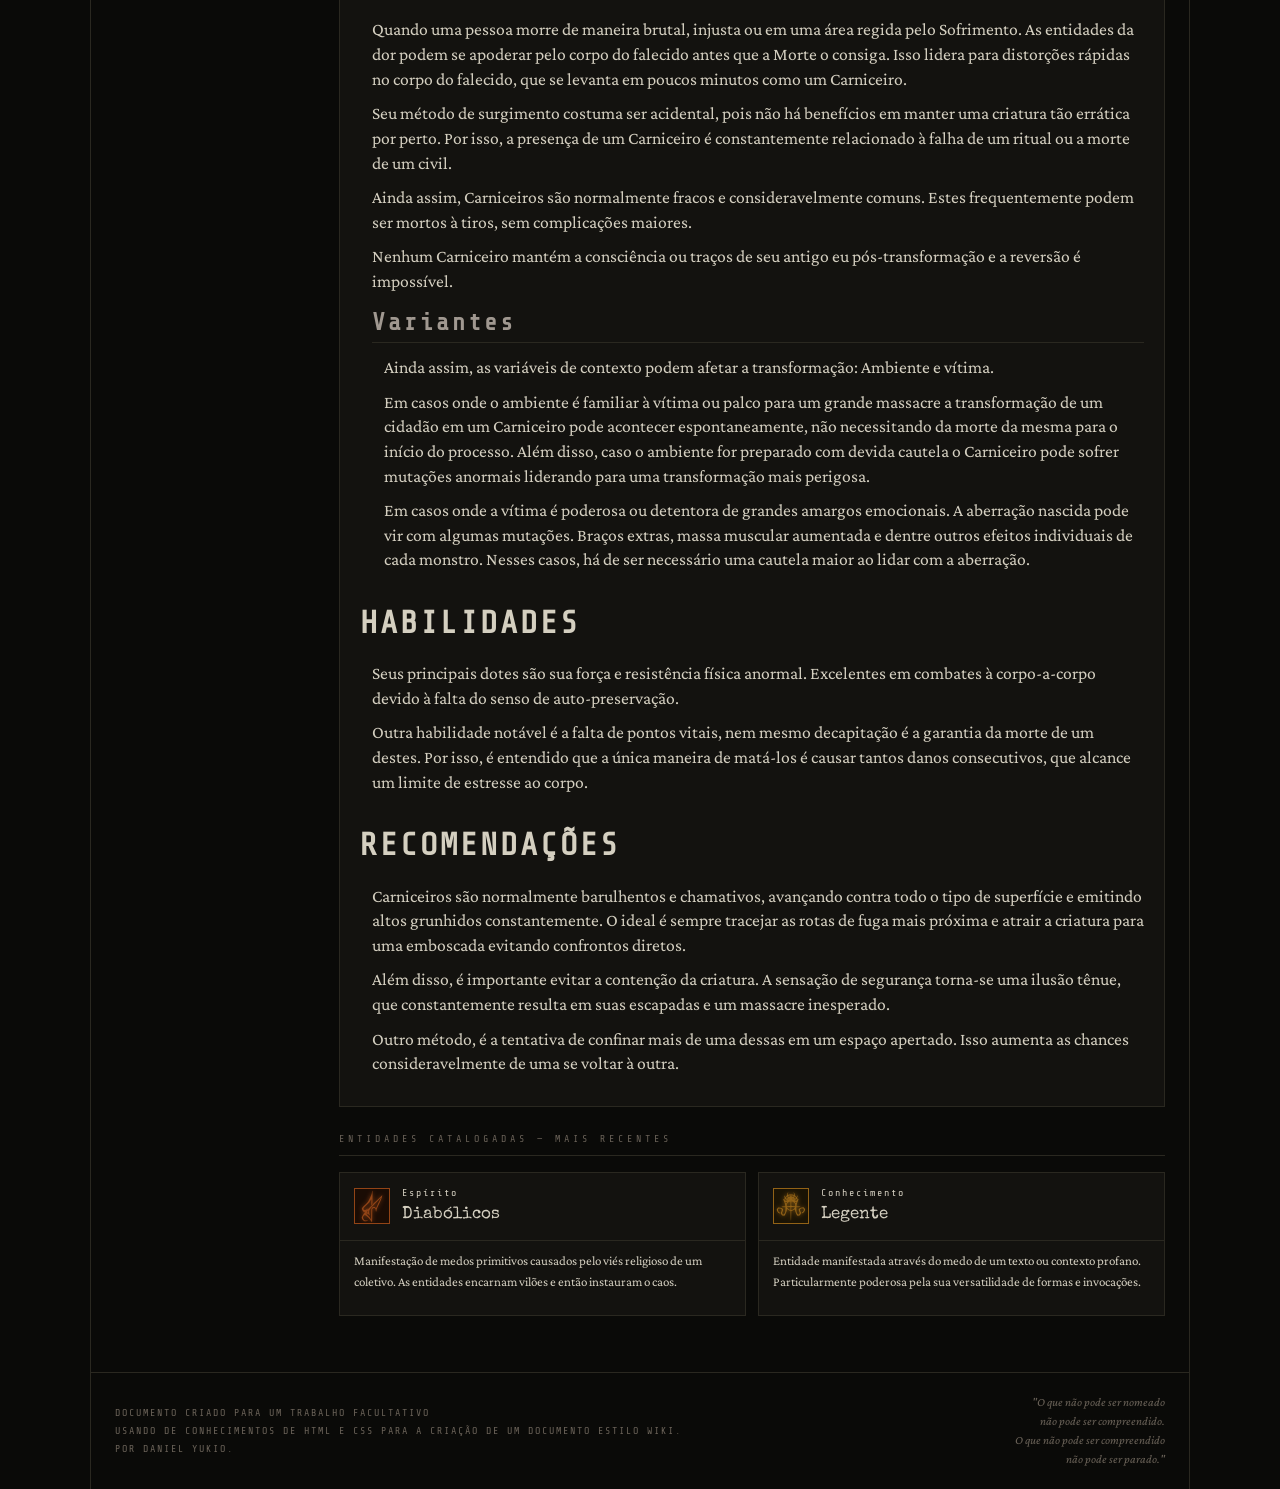
==== commit 408843c1: "páginas não usadas saindo" ====
--- a/pages/carniceiros-article.html
+++ b/pages/carniceiros-article.html
@@ -61,8 +61,6 @@
                         <li class="delta"><a href="carniceiros-article.html"><span class="symbol">S</span>Carniceiros</a></li>
                         <li class="gamma"><a href="legente-article.html"><span class="symbol">C</span>Legente</a></li>
                         <li class="beta"><a href="diabolicos-article.html"><span class="symbol">E</span>Diabólicos</a></li>
-                        <li class="alpha"><a href="parasita-atemporal_article.html"><span class="symbol">M</span>Parasita Atemporal</a></li>
-                        <li class="omega"><a href="tribunal-article.html"><span class="symbol">C</span>O Tribunal</a></li>
                     </ul>
 
                 </div>
@@ -154,37 +152,6 @@
                     <div class="divisor-suggestions">ENTIDADES CATALOGADAS — MAIS RECENTES</div>
                     <div class="cards">
 
-                        <a href="parasita_atemporal-article.html" class="card">
-                            <div class="card-header">
-                                <div class="card-icon alpha">M</div>
-                                <div>
-                                    <div class="card-elemento">Morte</div>
-                                    <div class="card-name">O Parasita Atemporal</div>
-                                </div>
-                            </div>
-                            <div class="card-body">
-                                <div class="card-desc">Entidade anciã manifestada por algum cataclisma não registrado.
-                                    Mantém-se imortal, fadada à vagar de corpo em corpo. Seus poder é a onisciência
-                                    temporal.</div>
-                            </div>
-                        </a>
-
-                        <a href="tribunal-article.html" class="card">
-                            <div class="card-header">
-                                <div class="card-icon omega">C</div>
-                                <div>
-                                    <div class="card-elemento">Conhecimento</div>
-                                    <div class="card-name">O Tribunal</div>
-                                </div>
-                            </div>
-                            <div class="card-body">
-                                <div class="card-desc">Coletivo de entidades misteriosas com interferência à escala
-                                    global.
-                                    Há razões para acreditar que sejam a organização cultista mais antiga já formada
-                                </div>
-                            </div>
-                        </a>
-
                         <a href="diabolicos-article.html" class="card">
                             <div class="card-header">
                                 <div class="card-icon beta">E</div>
